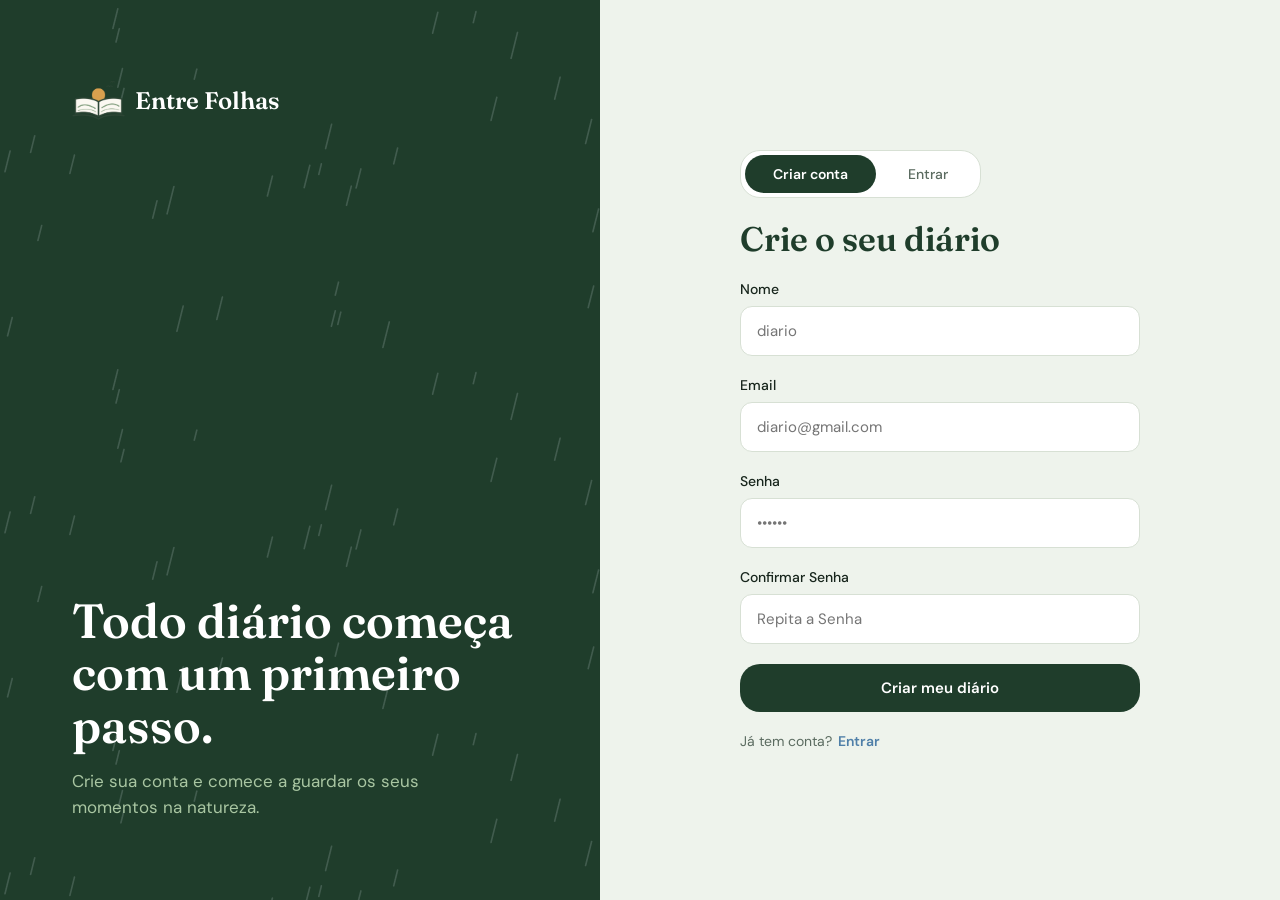
==== HTML/cadastro.html @ d7e8c05a "Página cadastro feita e organização de pastas" ====
<!DOCTYPE html>
<html lang="pt-BR">

<head>
    <meta charset="UTF-8">
    <meta name="viewport" content="width=device-width, initial-scale=1.0">
    <link rel="stylesheet" href="../CSS/cadastro.css">
    <link rel="icon" type="image/png" href="../imagens/logo-sol-no-livro.png">
    <link rel="preconnect" href="https://fonts.googleapis.com">
    <link href="https://fonts.googleapis.com/css2?family=DM+Sans:wght@400;500;600&family=Fraunces:ital,wght@0,600;1,400&display=swap" rel="stylesheet">
    <title>Cadastro</title>
</head>

<body>
    <header class="painel">
        <div class="logo">
            <img src="../imagens/logo-sol-no-livro.png" alt="Logo: livro aberto com um sol">
            <span>Entre Folhas</span>
        </div>
        <div class="painel-mensagem">
            <h1>Todo diário começa <br> com um primeiro <br> passo.</h1>
            <span>Crie sua conta e comece a guardar os seus <br> momentos na natureza.</span>
        </div>
    </header>

    <div class="area-formulario">
        <section class="formulario">
            <ul class="abas">
                <li><a class="aba aba-ativa" href="cadastro.html">Criar conta</a></li>
                <li><a class="aba" href="login.html">Entrar</a></li>
            </ul>
            <h2>Crie o seu diário</h2>
            <div class="campo">
                <label for="ipt_nome">Nome</label>
                <input type="text" id="ipt_nome" placeholder="diario">
            </div>
            <div class="campo">
                <label for="ipt_email">Email</label>
                <input type="text" id="ipt_email" placeholder="diario@gmail.com">
            </div>
            <div class="campo">
                <label for="ipt_senha">Senha</label>
                <input type="password" id="ipt_senha" placeholder="••••••">
            </div>
            <div class="campo">
                <label for="ipt_confirmarSenha">Confirmar Senha</label>
                <input type="password" id="ipt_confirmarSenha" placeholder="Repita a Senha">
            </div>
            <button class="botao-principal" onclick="Cadastro()">Criar meu diário</button>
            <div class="link-login">
                <span>Já tem conta?</span>
                <a href="login.html">Entrar</a>
            </div>
        </section>
    </div>
</body>

</html>
---- CSS/cadastro.css ----
* {
    margin: 0;
    padding: 0;
    box-sizing: border-box;
}

body {
    background-color: #EEF3EC;
    color: #17251C;
    font-family: 'DM Sans', sans-serif;
    display: flex;
    min-height: 100vh;
}
.painel{
    background-color: #1F3D2B;
    background-image: url("../imagens/Chuva.png");
    animation: chuva-caindo 4s linear infinite;
    width: 600px;
    padding: 80px 72px;
    display: flex;
    flex-direction: column;
    justify-content: space-between;
    color: #ffffff;
}
@keyframes chuva-caindo{
    from{
        background-position: 0 0;
    }
    to{
        background-position: 0 361px;
    }
}
.logo{
    display: flex;
    align-items: center;
    gap: 10px;
    font-family: 'Fraunces', serif;
    font-size: 24px;
    font-weight: 600;
    color: #ffffff;
}
.logo img{
    height: 40px;
}
.painel-mensagem{
    display: flex;
    flex-direction: column;
    gap: 16px;
}
.painel h1{
    font-family: 'Fraunces', serif;
    font-size: 48px;
    font-weight: 600;
    line-height: 1.1;
    color: #ffffff;
}
.painel-mensagem span{
    font-size: 17px;
    line-height: 1.5;
    color: #A9C6A2;
}
.painel-rodape{
    font-size: 14px;
    color: #DCE7F0;
}
.area-formulario{
    flex: 1;
    display: flex;
    justify-content: center;
    align-items: center;
    padding: 48px;
}
.formulario{
    width: 400px;
    display: flex;
    flex-direction: column;
    gap: 20px;
}
.abas{
    list-style: none;
    display: flex;
    gap: 4px;
    align-self: flex-start;
    background-color: #ffffff;
    border: 1px solid #D7E0D4;
    border-radius: 20px;
    padding: 4px;
}
.aba{
    display: block;
    padding: 10px 28px;
    border-radius: 20px;
    text-decoration: none;
    color: #5B6B60;
    font-size: 14px;
    font-weight: 500;
    transition: background-color 0.3s ease, color 0.3s ease;
}
.aba:hover{
    color: #1F3D2B;
}
.aba-ativa{
    background-color: #1F3D2B;
    color: #ffffff;
    font-weight: 600;
}
.aba-ativa:hover{
    color: #ffffff;
}
.formulario h2{
    font-family: 'Fraunces', serif;
    font-size: 34px;
    font-weight: 600;
    color: #1F3D2B;
}
.campo{
    display: flex;
    flex-direction: column;
    gap: 8px;
}
.campo label{
    font-size: 14px;
    font-weight: 500;
}
.campo input{
    padding: 14px 16px;
    background-color: #ffffff;
    border: 1px solid #D7E0D4;
    border-radius: 12px;
    font-family: 'DM Sans', sans-serif;
    font-size: 15px;
    color: #17251C;
    transition: border-color 0.3s ease;
}
.campo input:focus{
    outline: none;
    border-color: #4F7FA8;
}
.botao-principal{
    color: white;
    background-color: #1F3D2B;
    border: none;
    padding: 14px;
    border-radius: 20px;
    font-family: 'DM Sans', sans-serif;
    font-size: 15px;
    font-weight: 600;
    cursor: pointer;
    transition: background-color 0.3s ease, transform 0.2s ease;
}
.botao-principal:hover{
    background-color: #3E6B48;
    transform: translateY(-2px);
}
.link-login{
    display: flex;
    gap: 6px;
    font-size: 14px;
    color: #5B6B60;
}
.link-login a{
    color: #4F7FA8;
    font-weight: 600;
    text-decoration: none;
}
.link-login a:hover{
    text-decoration: underline;
}
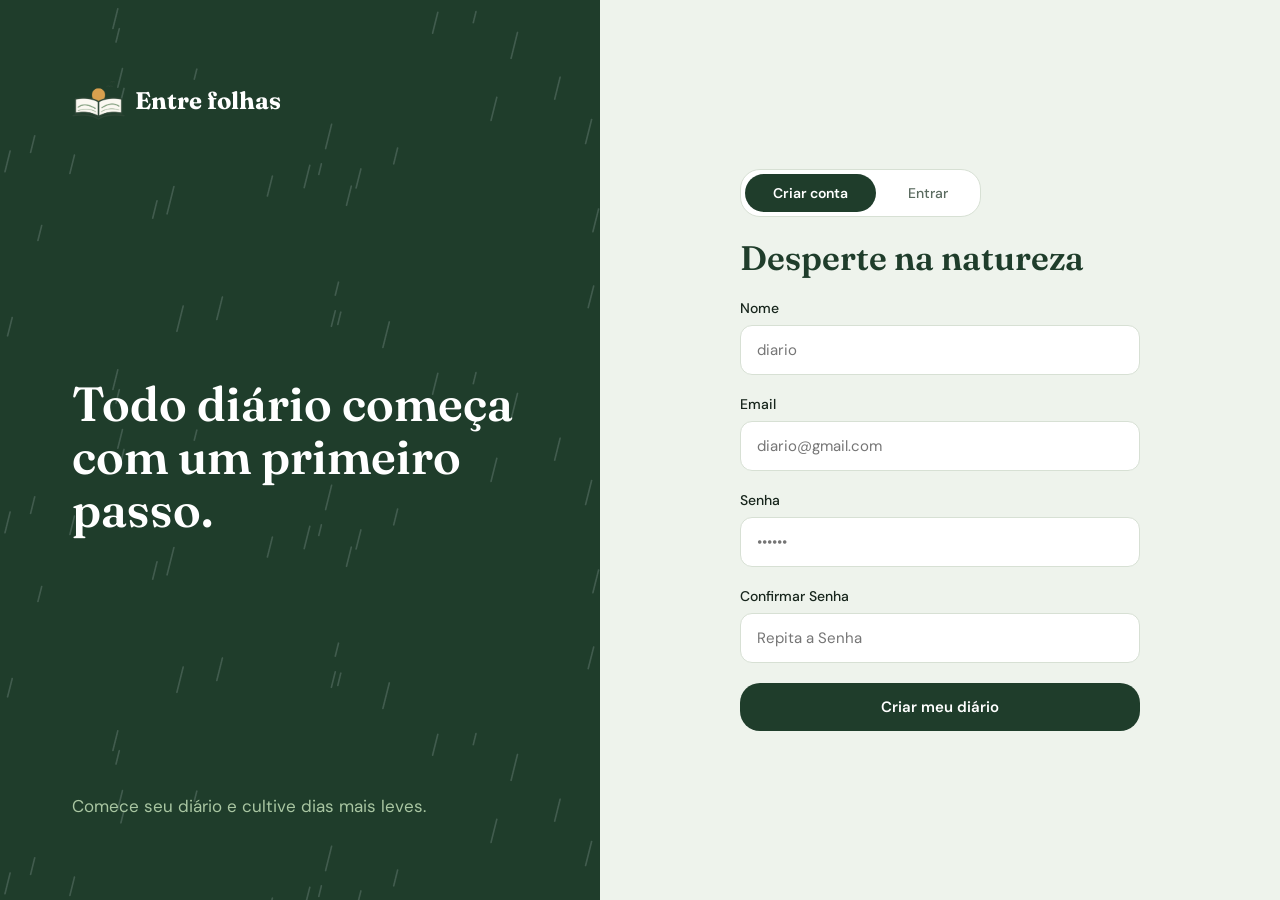
==== commit 13b6defc: "Validação de cadastro e SQL" ====
--- a/HTML/cadastro.html
+++ b/HTML/cadastro.html
@@ -7,20 +7,22 @@
     <link rel="stylesheet" href="../CSS/cadastro.css">
     <link rel="icon" type="image/png" href="../imagens/logo-sol-no-livro.png">
     <link rel="preconnect" href="https://fonts.googleapis.com">
-    <link href="https://fonts.googleapis.com/css2?family=DM+Sans:wght@400;500;600&family=Fraunces:ital,wght@0,600;1,400&display=swap" rel="stylesheet">
-    <title>Cadastro</title>
+    <link
+        href="https://fonts.googleapis.com/css2?family=DM+Sans:wght@400;500;600&family=Fraunces:ital,wght@0,600;1,400&display=swap"
+        rel="stylesheet">
+    <title>Cadastro | Entre folhas</title>
 </head>
 
 <body>
     <header class="painel">
         <div class="logo">
-            <img src="../imagens/logo-sol-no-livro.png" alt="Logo: livro aberto com um sol">
-            <span>Entre Folhas</span>
+            <a href="index.html">
+                <img src="../imagens/logo-sol-no-livro.png" alt="Logo: livro aberto com um sol">
+                <strong>Entre folhas</strong>
+            </a>
         </div>
-        <div class="painel-mensagem">
-            <h1>Todo diário começa <br> com um primeiro <br> passo.</h1>
-            <span>Crie sua conta e comece a guardar os seus <br> momentos na natureza.</span>
-        </div>
+        <h1>Todo diário começa <br> com um primeiro <br> passo.</h1>
+        <span>Comece seu diário e cultive dias mais leves.</span>
     </header>
 
     <div class="area-formulario">
@@ -29,7 +31,7 @@
                 <li><a class="aba aba-ativa" href="cadastro.html">Criar conta</a></li>
                 <li><a class="aba" href="login.html">Entrar</a></li>
             </ul>
-            <h2>Crie o seu diário</h2>
+            <h2>Desperte na natureza</h2>
             <div class="campo">
                 <label for="ipt_nome">Nome</label>
                 <input type="text" id="ipt_nome" placeholder="diario">
@@ -37,22 +39,81 @@
             <div class="campo">
                 <label for="ipt_email">Email</label>
                 <input type="text" id="ipt_email" placeholder="diario@gmail.com">
+                <div class="mensagem-erro" id="email"></div>
             </div>
             <div class="campo">
                 <label for="ipt_senha">Senha</label>
                 <input type="password" id="ipt_senha" placeholder="••••••">
+                <div class="mensagem-erro" id="senha"></div>
             </div>
             <div class="campo">
                 <label for="ipt_confirmarSenha">Confirmar Senha</label>
                 <input type="password" id="ipt_confirmarSenha" placeholder="Repita a Senha">
+                <div class="mensagem-erro" id="confirmarSenha"></div>
             </div>
             <button class="botao-principal" onclick="Cadastro()">Criar meu diário</button>
-            <div class="link-login">
-                <span>Já tem conta?</span>
-                <a href="login.html">Entrar</a>
-            </div>
+            <div id="status_cadastro"></div>
         </section>
     </div>
-</body>
+    </body>
+    </html>
+    <script>
+        let usuarios = [];
+        function Cadastro() {
+            let cadastro = {
+                nome: ipt_nome.value,
+                email: ipt_email.value,
+                senha: ipt_senha.value,
+                confirmarSenha: ipt_confirmarSenha.value
+            }
+            let maiusculas = ['A', 'B', 'C', 'D', 'E', 'F', 'G', 'H', 'I', 'J', 'K', 'L', 'M', 'N', 'O', 'P', 'Q', 'R', 'S', 'T', 'U', 'V', 'W', 'X', 'Y', 'Z'];
+            let caracteres = ['!', '@', '#', '$', '%', '^', '&', '*', '(', ')', '-', '_', '=', '+', '[', ']', '{', '}', ';', ':', ',', '.', '?'];
+            let email_arroba = cadastro.email.indexOf('@');
+            let temMaiuscula = false;
+            let temCaractere = false;
 
-</html>
+            for (let i = 0; i < cadastro.senha.length; i++) {
+                let letraAtual = cadastro.senha[i];
+
+                if (maiusculas.includes(letraAtual)) {
+                    temMaiuscula = true;
+                }
+                if (caracteres.includes(letraAtual)) {
+                    temCaractere = true;
+                }
+
+            }
+
+            ipt_email.classList.remove('ativo');
+            ipt_senha.classList.remove('ativo');
+            ipt_confirmarSenha.classList.remove('ativo');
+            email.textContent = ""
+            senha.textContent = ""
+            confirmarSenha.textContent = ""
+            status_cadastro.textContent = ""
+            status_cadastro.classList.remove('erro');
+
+            if (cadastro.nome == "" || cadastro.email == "" || cadastro.senha == "" || cadastro.confirmarSenha == "") {
+                status_cadastro.classList.add('erro');
+                status_cadastro.textContent = "Preencha todos os campos"
+            } else if (email_arroba < 0) {
+                ipt_email.classList.add('ativo');
+                email.textContent = "Email inválido"
+            } else if (cadastro.senha.length < 8) {
+                ipt_senha.classList.add('ativo');
+                senha.textContent = "A senha precisa ter pelo menos 8 caracteres"
+            } else if (temMaiuscula == false) {
+                ipt_senha.classList.add('ativo');
+                senha.textContent = "A senha precisa ter pelo menos uma letra maiúscula"
+            } else if (temCaractere == false) {
+                ipt_senha.classList.add('ativo');
+                senha.textContent = "A senha precisa ter pelo menos um caractere especial"
+            } else if (cadastro.senha !== cadastro.confirmarSenha) {
+                ipt_confirmarSenha.classList.add('ativo');
+                confirmarSenha.textContent = "As senhas não coincidem"
+            } else {
+                usuarios.push(cadastro);
+                status_cadastro.textContent = "Cadastro realizado com sucesso!"
+            }
+        }
+    </script>
--- a/CSS/cadastro.css
+++ b/CSS/cadastro.css
@@ -14,7 +14,7 @@
 .painel{
     background-color: #1F3D2B;
     background-image: url("../imagens/Chuva.png");
-    animation: chuva-caindo 4s linear infinite;
+    animation: chuva-caindo 3s linear infinite;
     width: 600px;
     padding: 80px 72px;
     display: flex;
@@ -32,6 +32,7 @@
 }
 .logo{
     display: flex;
+    justify-content: flex-start;
     align-items: center;
     gap: 10px;
     font-family: 'Fraunces', serif;
@@ -39,13 +40,19 @@
     font-weight: 600;
     color: #ffffff;
 }
+.logo a {
+  display: flex;
+  align-items: center;
+  gap: 10px;
+  text-decoration: none;
+  font-family: 'Fraunces', serif;
+  font-size: 24px;
+  font-weight: 600;
+  color: #ffffff;
+}
+
 .logo img{
     height: 40px;
-}
-.painel-mensagem{
-    display: flex;
-    flex-direction: column;
-    gap: 16px;
 }
 .painel h1{
     font-family: 'Fraunces', serif;
@@ -54,14 +61,10 @@
     line-height: 1.1;
     color: #ffffff;
 }
-.painel-mensagem span{
+.painel span{
     font-size: 17px;
     line-height: 1.5;
     color: #A9C6A2;
-}
-.painel-rodape{
-    font-size: 14px;
-    color: #DCE7F0;
 }
 .area-formulario{
     flex: 1;
@@ -134,8 +137,32 @@
 }
 .campo input:focus{
     outline: none;
-    border-color: #4F7FA8;
+    border-color: #3E6B48;
 }
+.campo input.ativo,
+.campo input.ativo:focus{
+    border-color: #C0392B;
+}
+.mensagem-erro{
+    font-size: 13px;
+    color: #C0392B;
+}
+.mensagem-erro:empty{
+    display: none;
+}
+#status_cadastro{
+    font-size: 14px;
+    font-weight: 500;
+    color: #3E6B48;
+    text-align: center;
+}
+#status_cadastro.erro{
+    color: #C0392B;
+}
+#status_cadastro:empty{
+    display: none;
+}
+
 .botao-principal{
     color: white;
     background-color: #1F3D2B;
@@ -151,18 +178,4 @@
 .botao-principal:hover{
     background-color: #3E6B48;
     transform: translateY(-2px);
-}
-.link-login{
-    display: flex;
-    gap: 6px;
-    font-size: 14px;
-    color: #5B6B60;
-}
-.link-login a{
-    color: #4F7FA8;
-    font-weight: 600;
-    text-decoration: none;
-}
-.link-login a:hover{
-    text-decoration: underline;
-}
+}
